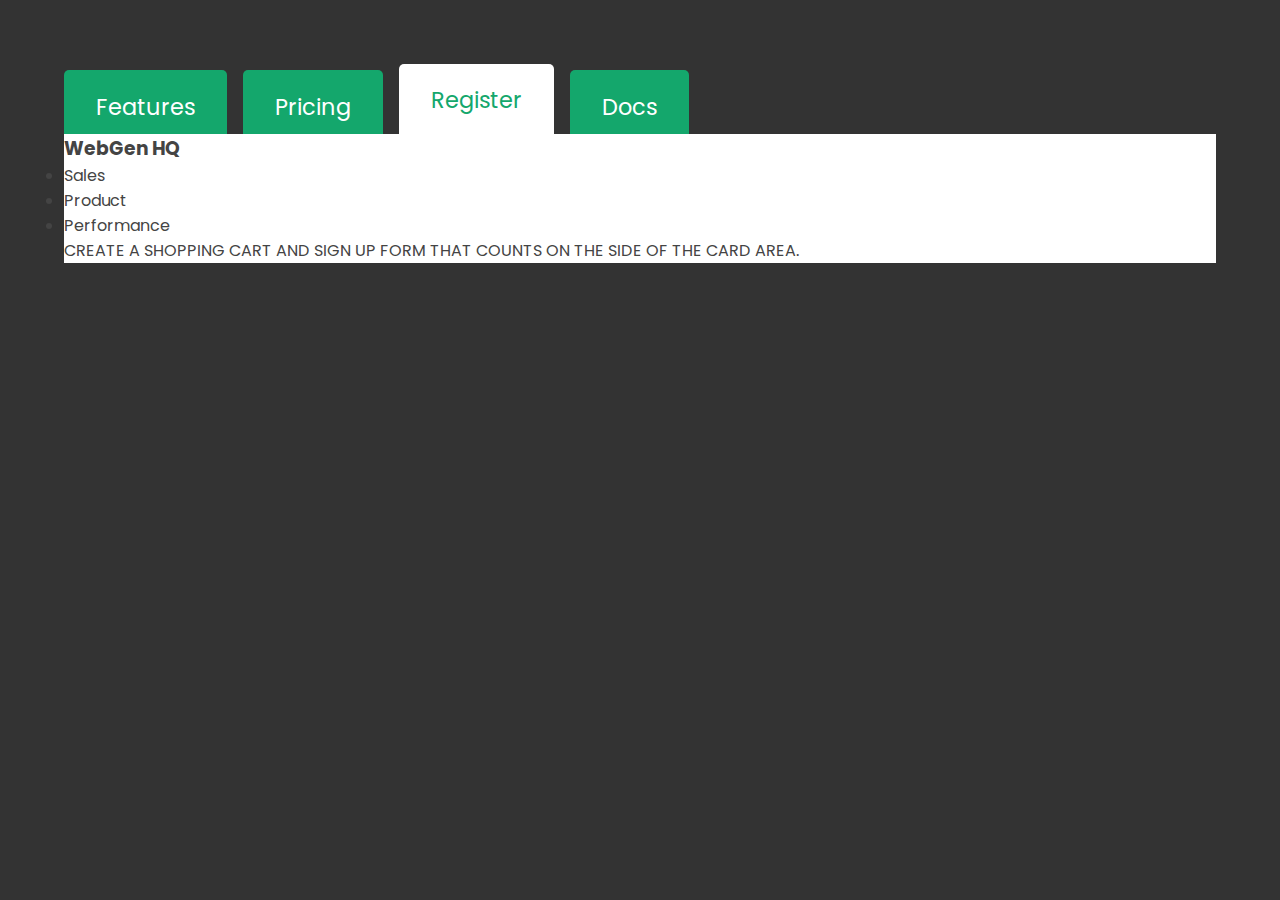
==== index.html @ 3afa5177 "Styling of Individual tabs has begun.  Still need to add a form and a shopping cart" ====
<!DOCTYPE html>
<html lang="en">
<head>
  <meta charset="UTF-8">
  <meta http-equiv="X-UA-Compatible" content="IE=edge">
  <meta name="viewport" content="width=device-width, initial-scale=1.0">
  <link rel="stylesheet" href="https://cdnjs.cloudflare.com/ajax/libs/font-awesome/5.15.3/css/all.min.css" integrity="sha512-iBBXm8fW90+nuLcSKlbmrPcLa0OT92xO1BIsZ+ywDWZCvqsWgccV3gFoRBv0z+8dLJgyAHIhR35VZc2oM/gI1w==" crossorigin="anonymous" />
  <link rel="stylesheet" href="style.css">
  <script src="app.js" defer></script>
  <title>Tab-Content</title>
</head>
<body>



<section class="tab-container">
  <!-- -------------------------------------TAB-MENU----------------------------------- -->
  <ul class="tabs">
    <li data-tab-target="#features" class="tab">Features</li>
    <li data-tab-target="#pricing" class="tab">Pricing</li>
    <li data-tab-target="#register" class="active tab">Register</li>
    <li data-tab-target="#docs" class="tab">Docs</li>
  </ul>
<!-- -------------------------------------TAB-CONTENT------------------------------------ -->
<div class="tab-content">

  <!-- ------------------------------------FEATURES------------------------------------  -->
    <div class="card-content" id="features" data-tab-content>
      <div class="card-feature">
        <div class="card-feature-header">
          <h3>Industry Leading Performance</h3>
          <i class="fas fa-upload fa-4x"></i>
        </div>
          <p>Lorem ipsum dolor sit amet consectetur adipisicing elit. Deleniti fuga, ipsa quis numquam animi explicabo praesentium minus voluptas. Ipsa, ratione! Lorem ipsum dolor sit amet consectetur adipisicing elit. Porro numquam voluptatibus quas.</p>
        <a href="#">Learn More<i class="fas fa-long-arrow-alt-right"></i></a>
    </div>
      <div class="card-feature">
        <div class="card-feature-header">
          <h3>Industry Leading Performance</h3>
          <i class="fas fa-upload fa-4x"></i>
        </div>
          <p>Lorem ipsum dolor sit amet consectetur adipisicing elit. Deleniti fuga, ipsa quis numquam animi explicabo praesentium minus voluptas. Ipsa, ratione! Lorem ipsum dolor sit amet consectetur adipisicing elit. Porro numquam voluptatibus quas.</p>
        <a href="#">Learn More<i class="fas fa-long-arrow-alt-right"></i></a>
    </div>
      <div class="card-feature">
        <div class="card-feature-header">
          <h3>Industry Leading Performance</h3>
          <i class="fas fa-upload fa-4x"></i>
        </div>
          <p>Lorem ipsum dolor sit amet consectetur adipisicing elit. Deleniti fuga, ipsa quis numquam animi explicabo praesentium minus voluptas. Ipsa, ratione! Lorem ipsum dolor sit amet consectetur adipisicing elit. Porro numquam voluptatibus quas.</p>
        <a href="#">Learn More<i class="fas fa-long-arrow-alt-right"></i></a>
    </div>
      <div class="card-feature">
        <div class="card-feature-header">
          <h3>Industry Leading Performance</h3>
          <i class="fas fa-upload fa-4x"></i>
        </div>
          <p>Lorem ipsum dolor sit amet consectetur adipisicing elit. Deleniti fuga, ipsa quis numquam animi explicabo praesentium minus voluptas. Ipsa, ratione! Lorem ipsum dolor sit amet consectetur adipisicing elit. Porro numquam voluptatibus quas.</p>
        <a href="#">Learn More<i class="fas fa-long-arrow-alt-right"></i></a>
    </div>
    </div>

    <!-- ----------------------------------------PRICING-------------------------------------- -->
      <div class="card-content" id="pricing" data-tab-content>
        <div class="price-container">
        <div class="price-card">
            <h3>Pro Plan</h3>
            <i class="fas fa-chart-line fa-4x"></i>
          <ul class="tab-card-list">
            <li>Full Integration</li>
            <li>24/7 Support</li>
            <li>Performance</li>
          </ul>
          <p>Lorem ipsum dolor sit amet consectetur adipisicing elit. Asperiores voluptas quasi, explicabo nemo? Autem , deleniti aspernatur.</p>
          <button class="card-btn">Select</button>
        </div>
        <div class="price-card">
            <h3>Pro Plan</h3>
            <i class="fas fa-chart-line fa-4x"></i>
          <ul class="tab-card-list">
            <li>Full Integration</li>
            <li>24/7 Support</li>
            <li>Performance</li>
          </ul>
          <p>Lorem ipsum dolor sit amet consectetur adipisicing elit. Asperiores voluptas quasi, explicabo nemo? Autem , deleniti aspernatur.</p>
          <button class="card-btn">Select</button>
        </div>
        <div class="price-card">
            <h3>Pro Plan</h3>
            <i class="fas fa-chart-line fa-4x"></i>
          <ul class="tab-card-list">
            <li>Full Integration</li>
            <li>24/7 Support</li>
            <li>Performance</li>
          </ul>
          <p>Lorem ipsum dolor sit amet consectetur adipisicing elit. Asperiores voluptas quasi, explicabo nemo? Autem , deleniti aspernatur.</p>
          <button class="card-btn">Select</button>
        </div>
      </div>
    </div>

    
<!-- -------------------------------------------REGISTER--------------------------------- \ -->
<div class="card-content active" id="register" data-tab-content>
  <i class="fas fa-upload fa-4x"></i>
  <h3>WebGen HQ</h3>
  <ul class="tab-card-list">
    <li>Sales</li>
    <li>Product</li>
    <li>Performance</li>
  </ul>
  <p>CREATE A SHOPPING CART AND SIGN UP FORM THAT COUNTS ON THE SIDE OF THE CARD AREA.</p>
</div>


    <!-- --------------------------------------DOCS--------------------------------------- -->
  
  <div class="card-content" id="docs" data-tab-content>
    <i class="fas fa-upload fa-4x"></i>
    <h3>Documentation</h3>
    <ul class="tab-card-list">
      <li>Sales</li>
      <li>Product</li>
      <li>Performance</li>
    </ul>
    <p>Lorem ipsum dolor sit amet consectetur adipisicing elit. Minus nihil explicabo nulla, magnam ad molestias pariatur quae? Odio dolor itaque sint ipsum exercitationem rem eos.</p>
  </div>
</div>

</section>
  
</body>
</html>
---- style.css ----
@import url('https://fonts.googleapis.com/css2?family=Poppins&display=swap');

* {
  margin: 0;
  padding: 0;
  box-sizing: border-box;
}



body {
  font-family:'Poppins', sans-serif;
  color: #444;
  background: #333;
}

a {
  color: #14a76c;
  margin-top: 1rem;
  text-decoration: none;
}

.tab-container {
  margin: 4rem;
}

.card-content[data-tab-content] {
  display: none;
}

.active[data-tab-content] {
  display: block;
}

.tabs {
  display: flex;
  align-items:flex-end;
  list-style: none;
  background: #333;
}

.tab {
  padding: 1.2rem 2rem;
  margin-right: 1rem;
  margin-bottom: 0; 
  height: 4rem;
  font-size: 1.4rem;
  cursor: pointer;
  background: #14a76c;
  color: #fff;
  border-top-left-radius: 5px;
  border-top-right-radius: 5px;
  transition: ease .3s;
}

.tab.active {
  background-color: #fff;
  color: #14a76c;  
  height: 4.4rem;
}

.tab.active:hover {
  background: #fff;
}

.tab:hover {
  background: #20c281;
  height: 4.4rem;
}

.tab-content {
  display: flex;
  background: #fff;
}

/* -------------------------------------------------FEATURES */

.card-feature {
  display: flex;
  flex-direction: column;
  background: rgb(246, 246, 246);
  margin: 3rem;
  padding: 2rem 4rem 4rem 4rem;
  border-top: 4px solid #20c281;
  border-radius: 5px;
  width: 100%;
  /* box-shadow: 0px 0px 6px 3px rgba(0, 0, 0, 0.2);
-moz-box-shadow: 0px 0px 6px 3px rgba(0, 0, 0, 0.2);
-webkit-box-shadow: 0px 0px 6px 3px rgba(0, 0, 0, 0.2); */
}

.card-feature-header {
  display: flex;
  justify-content: space-between;
  align-items:flex-start;
  padding-bottom: 2rem;
}

.card-feature i {
  color: #14a76c;
}

.card-feature p {
  color: #666;
  max-width: 500px;
}

.card-feature a i {
  padding: 10px 10px 0 10px;
  font-size: 1.4rem;
}

/* ----------------------------------------------------PRICING */

.price-container {
  display: grid;
  grid-template-columns: repeat(auto-fit, minmax(240px, 1fr));
  grid-gap: 2rem;
  margin: 3rem;
  justify-content: center;
  align-items: center;
}

.price-card {
  display: flex;
  flex-direction: column;
  background: #fff;
  padding: 3rem;
  box-shadow: 0px 0px 6px 3px rgba(0, 0, 0, 0.2);
}
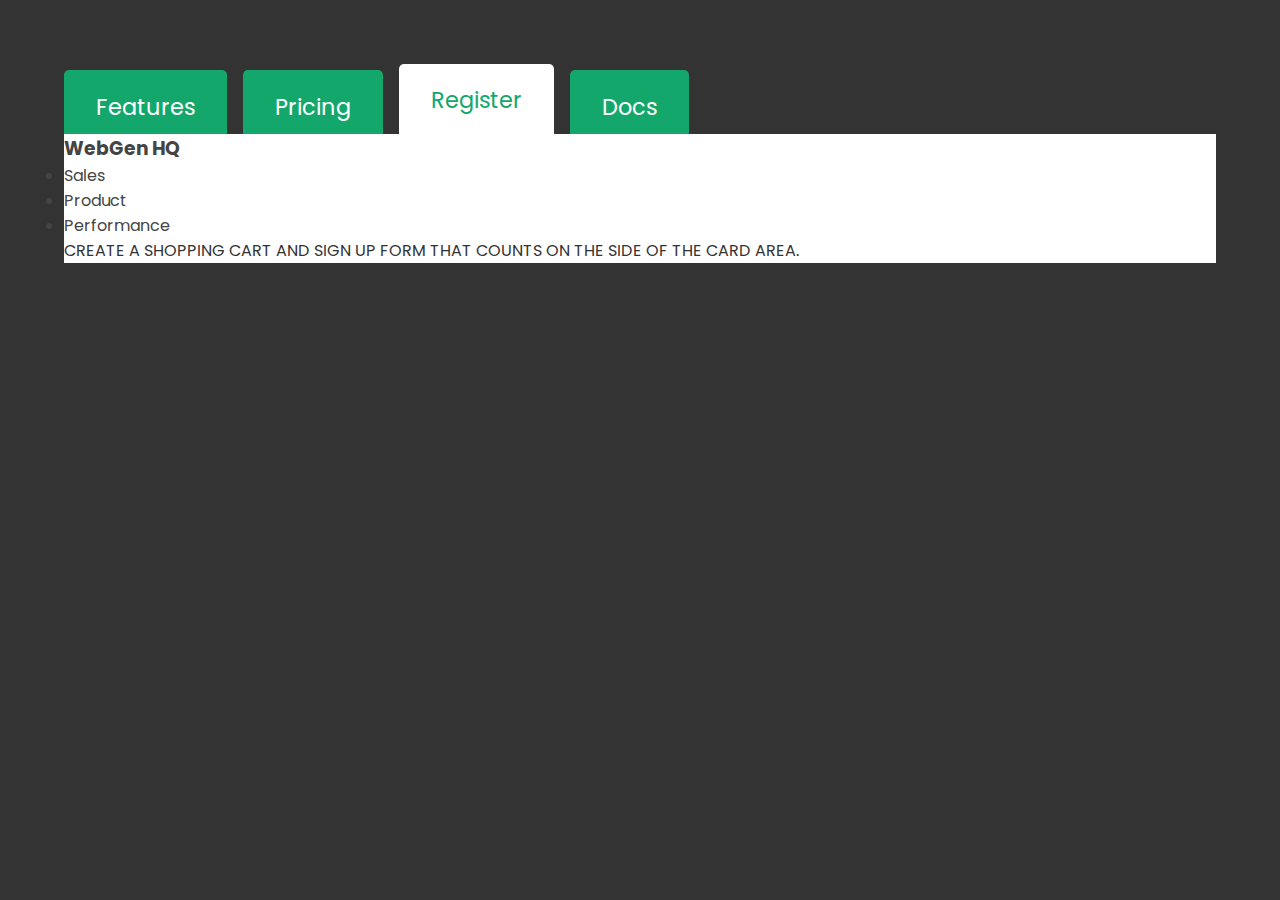
==== commit 2e2ed054: "Pricing cards complete, next step is the sign-up form" ====
--- a/index.html
+++ b/index.html
@@ -64,37 +64,37 @@
       <div class="card-content" id="pricing" data-tab-content>
         <div class="price-container">
         <div class="price-card">
-            <h3>Pro Plan</h3>
-            <i class="fas fa-chart-line fa-4x"></i>
-          <ul class="tab-card-list">
-            <li>Full Integration</li>
-            <li>24/7 Support</li>
-            <li>Performance</li>
-          </ul>
-          <p>Lorem ipsum dolor sit amet consectetur adipisicing elit. Asperiores voluptas quasi, explicabo nemo? Autem , deleniti aspernatur.</p>
-          <button class="card-btn">Select</button>
+          <div class="price-card-header">
+            <h3>Basic Plan</h3>
+            <i class="fas fa-dollar-sign fa-3x"></i><span>2</span>
+          </div>
+          <div class="price-card-stats"><p>Storage</p><strong>10gb</strong></div>
+          <div class="price-card-stats"><p>Support</p><strong>24/7</strong></div>
+          <div class="price-card-stats"><p>Performance</p><strong>100mph</strong></div>
+          <p class="price-card-text">Lorem ipsum dolor sit amet consectetur adipisicing elit. Asperiores voluptas quasi, explicabo nemo? Autem , deleniti aspernatur.</p>
+          <button class="price-card-btn">Start Today</button>
         </div>
         <div class="price-card">
+          <div class="price-card-header">
             <h3>Pro Plan</h3>
-            <i class="fas fa-chart-line fa-4x"></i>
-          <ul class="tab-card-list">
-            <li>Full Integration</li>
-            <li>24/7 Support</li>
-            <li>Performance</li>
-          </ul>
-          <p>Lorem ipsum dolor sit amet consectetur adipisicing elit. Asperiores voluptas quasi, explicabo nemo? Autem , deleniti aspernatur.</p>
-          <button class="card-btn">Select</button>
+            <i class="fas fa-dollar-sign fa-3x"></i><span>12</span>
+          </div>
+          <div class="price-card-stats"><p>Storage</p><strong>10gb</strong></div>
+          <div class="price-card-stats"><p>Support</p><strong>24/7</strong></div>
+          <div class="price-card-stats"><p>Performance</p><strong>100mph</strong></div>
+          <p class="price-card-text">Lorem ipsum dolor sit amet consectetur adipisicing elit. Asperiores voluptas quasi, explicabo nemo? Autem , deleniti aspernatur.</p>
+          <button class="price-card-btn">Start Today</button>
         </div>
         <div class="price-card">
-            <h3>Pro Plan</h3>
-            <i class="fas fa-chart-line fa-4x"></i>
-          <ul class="tab-card-list">
-            <li>Full Integration</li>
-            <li>24/7 Support</li>
-            <li>Performance</li>
-          </ul>
-          <p>Lorem ipsum dolor sit amet consectetur adipisicing elit. Asperiores voluptas quasi, explicabo nemo? Autem , deleniti aspernatur.</p>
-          <button class="card-btn">Select</button>
+          <div class="price-card-header">
+            <h3>Premium Plan</h3>
+            <i class="fas fa-dollar-sign fa-3x"></i><span>20</span>
+          </div>
+          <div class="price-card-stats"><p>Storage</p><strong>10gb</strong></div>
+          <div class="price-card-stats"><p>Support</p><strong>24/7</strong></div>
+          <div class="price-card-stats"><p>Performance</p><strong>100mph</strong></div>
+          <p class="price-card-text">Lorem ipsum dolor sit amet consectetur adipisicing elit. Asperiores voluptas quasi, explicabo nemo? Autem , deleniti aspernatur.</p>
+          <button class="price-card-btn">Start Today</button>
         </div>
       </div>
     </div>
--- a/style.css
+++ b/style.css
@@ -18,6 +18,15 @@
   color: #14a76c;
   margin-top: 1rem;
   text-decoration: none;
+}
+
+p {
+  color: #333;
+}
+
+span {
+  font-size: 3rem;
+  font-weight: bold;
 }
 
 .tab-container {
@@ -114,11 +123,9 @@
 
 .price-container {
   display: grid;
-  grid-template-columns: repeat(auto-fit, minmax(240px, 1fr));
+  grid-template-columns: repeat(auto-fit, minmax(280px, 1fr));
   grid-gap: 2rem;
-  margin: 3rem;
-  justify-content: center;
-  align-items: center;
+  margin: 3rem 12rem;
 }
 
 .price-card {
@@ -129,4 +136,38 @@
   box-shadow: 0px 0px 6px 3px rgba(0, 0, 0, 0.2);
 }
 
+.price-card-header {
+  text-align: center;
+  padding-bottom: 2rem;
+  color: #14a76c;
+}
 
+.price-card-stats {
+  display: flex;
+  justify-content: space-between;
+  border-bottom: 1px solid #ccc;
+  padding: 0.4rem 0 0.4rem 0;
+}
+
+.price-card-text {
+  font-size: 1.2rem;
+  padding: 1rem 0 0 0;
+  color: #333;
+}
+
+.price-card-btn {
+  border: none;
+  padding: 1rem;
+  margin-top: 1rem;
+  background: #14a76c;
+  color: #fff;
+  font-size: 1.4rem;
+  cursor: pointer;
+}
+
+.price-card-btn:hover {
+  background: #20c281;
+}
+
+
+
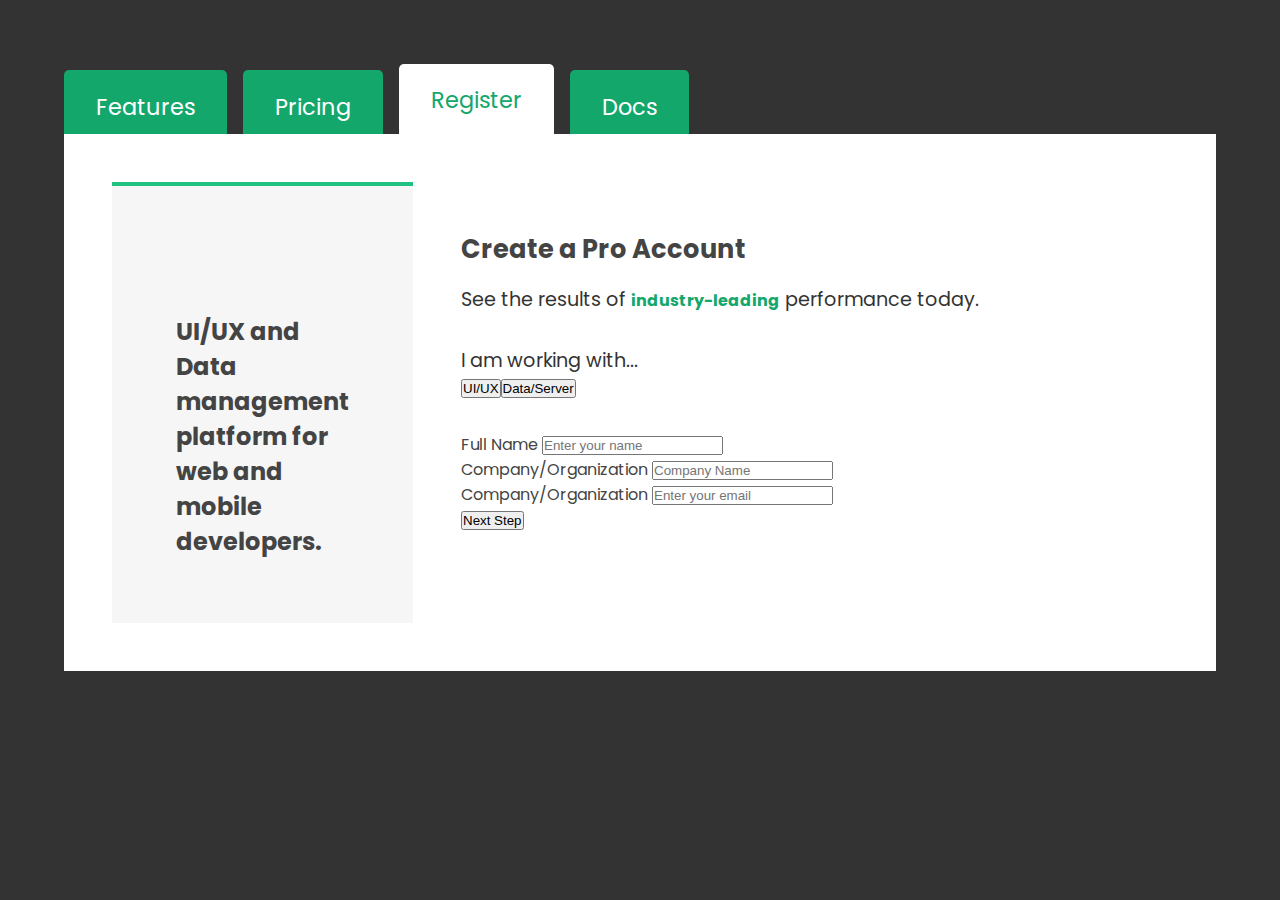
==== commit 7cc54606: "Contact-Form HTML" ====
--- a/index.html
+++ b/index.html
@@ -102,14 +102,44 @@
     
 <!-- -------------------------------------------REGISTER--------------------------------- \ -->
 <div class="card-content active" id="register" data-tab-content>
-  <i class="fas fa-upload fa-4x"></i>
-  <h3>WebGen HQ</h3>
-  <ul class="tab-card-list">
-    <li>Sales</li>
-    <li>Product</li>
-    <li>Performance</li>
-  </ul>
-  <p>CREATE A SHOPPING CART AND SIGN UP FORM THAT COUNTS ON THE SIDE OF THE CARD AREA.</p>
+  <!-- <div class="register-container"> -->
+    <div class="register-form-split">
+      <div class="form-split-left">
+        <div class="split-left-icons-top">
+        <i class="fas fa-cogs"></i>
+        </div>
+        <div class="split-left-icons-bottom">
+        <i class="fas fa-chart-line"></i>
+      </div>          
+        <h2>UI/UX and Data management platform for web and mobile developers.</h2>
+       
+      </div>
+      <div class="form-split-form">
+        <!-- ------------------------------------form---------------------------------- -->
+        <form action="submit" id="contact-form" class="contact-form">
+          <h3>Create a Pro Account</h3>
+          <p>See the results of <span class="industry">industry-leading</span> performance today.</p>
+          <div class="form-select-btn">     
+            <p>I am working with...</p>     
+            <button class="pro-select">UI/UX</button><button class="premium-select">Data/Server</button>
+          </div>
+          <div class="form-section">
+            <label for="name">Full Name</label>
+            <input type="text" id="name" placeholder="Enter your name">
+          </div>
+          <div class="form-section">
+            <label for="company">Company/Organization</label>
+            <input type="text" id="company" placeholder="Company Name">
+          </div>
+          <div class="form-section">
+            <label for="email">Company/Organization</label>
+            <input type="email" id="email" placeholder="Enter your email">
+          </div>
+          <button class="next-btn">Next Step<i class="fas fa-long-arrow-alt-right"></i></button>
+        </form>
+      </div>
+    </div>
+  <!-- </div> -->
 </div>
 
 
--- a/style.css
+++ b/style.css
@@ -27,6 +27,10 @@
 span {
   font-size: 3rem;
   font-weight: bold;
+}
+
+i {
+  color: #14a76c;
 }
 
 .tab-container {
@@ -105,10 +109,6 @@
   padding-bottom: 2rem;
 }
 
-.card-feature i {
-  color: #14a76c;
-}
-
 .card-feature p {
   color: #666;
   max-width: 500px;
@@ -133,6 +133,7 @@
   flex-direction: column;
   background: #fff;
   padding: 3rem;
+  border-radius: 5px;
   box-shadow: 0px 0px 6px 3px rgba(0, 0, 0, 0.2);
 }
 
@@ -169,5 +170,66 @@
   background: #20c281;
 }
 
-
-
+/* ---------------------------------------------REGISTER */
+
+.register-form-split {
+  display: grid;
+  grid-template-columns: 1fr 3fr;
+  margin: 3rem;
+  border-radius: 5px;
+}
+
+.form-split-left {
+  display: flex;
+  flex-direction: column;
+  background: rgb(246, 246, 246);
+  border-top: 4px solid #20c281;
+  padding: 4rem;
+}
+
+.form-split-left i {
+  font-size: 4rem;
+}
+
+.split-left-icons-top {
+  padding: 0rem 1rem 1rem 4rem;
+  align-items: flex-start;
+}
+
+.split-left-icons-bottom {
+  padding: 2rem 4rem 1rem 1rem;
+  text-align: right;
+}
+
+/* -----------------------------------------------FORM */
+
+.form-split-form {
+  display: flex;
+  flex-direction: column;
+  margin: 3rem;
+  max-width: 650px;
+}
+
+.contact-form h3 {
+  font-size: 1.6rem;
+  padding-bottom: 1rem;
+}
+
+.contact-form p {
+  font-size: 1.2rem;
+}
+
+.industry {
+  color:#14a76c;
+  font-size: 1rem;
+}
+
+.form-select-btn {
+  padding: 2rem 0 2rem 0;
+}
+
+
+
+
+
+
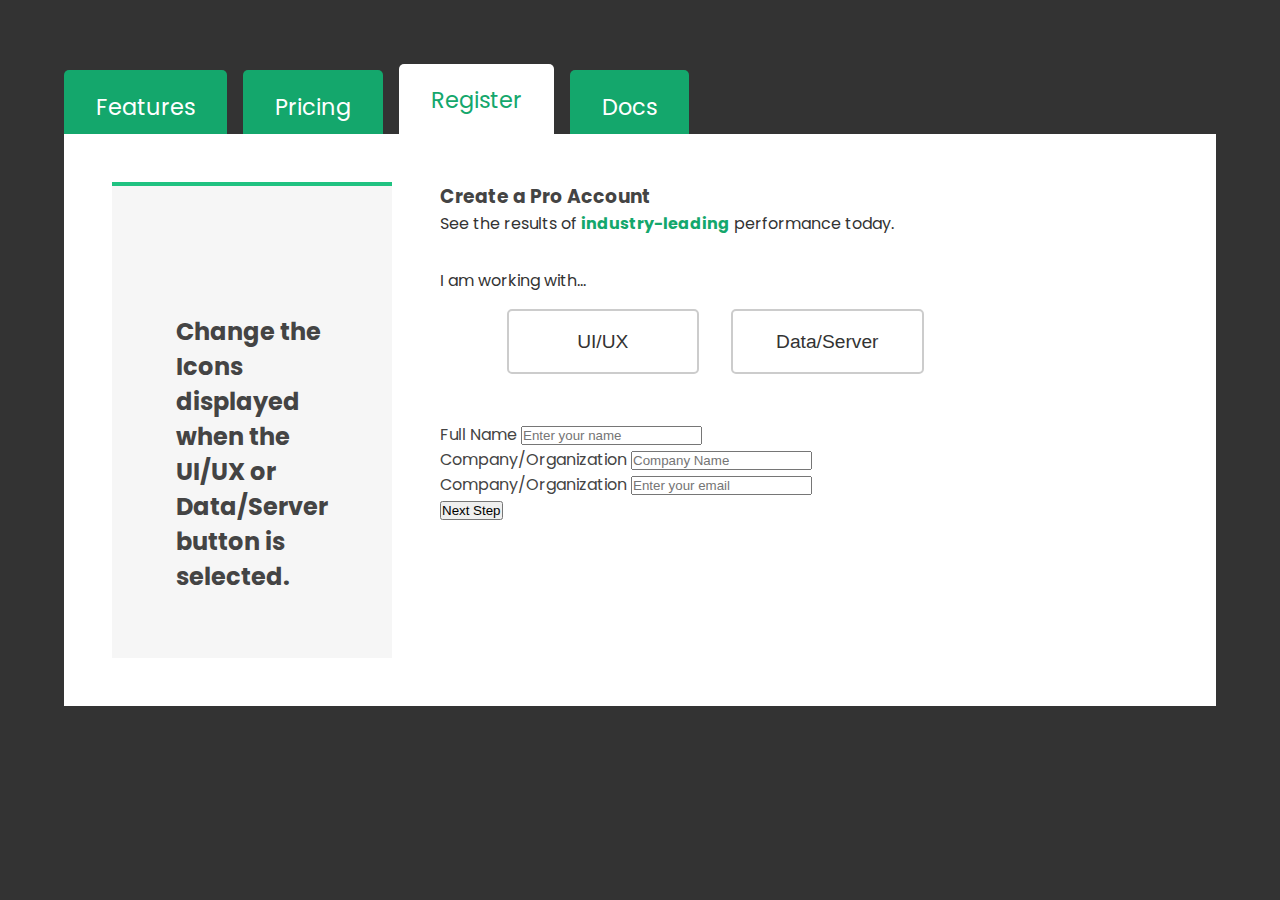
==== commit 4c1be0fe: "Form-Styling" ====
--- a/index.html
+++ b/index.html
@@ -111,31 +111,35 @@
         <div class="split-left-icons-bottom">
         <i class="fas fa-chart-line"></i>
       </div>          
-        <h2>UI/UX and Data management platform for web and mobile developers.</h2>
+        <!-- <h2>UI/UX and Data management platform for web and mobile developers.</h2> -->
+        <h2>Change the Icons displayed when the UI/UX or Data/Server button is selected.</h2>
        
       </div>
       <div class="form-split-form">
         <!-- ------------------------------------form---------------------------------- -->
-        <form action="submit" id="contact-form" class="contact-form">
           <h3>Create a Pro Account</h3>
           <p>See the results of <span class="industry">industry-leading</span> performance today.</p>
           <div class="form-select-btn">     
-            <p>I am working with...</p>     
-            <button class="pro-select">UI/UX</button><button class="premium-select">Data/Server</button>
+            <p>I am working with...</p>    
+            <div class="form-select-btn-center"> 
+              <button id="form-select-btn" class="select-btn">UI/UX</button>
+              <button id="form-select-btn" class="select-btn">Data/Server</button>
+            </div>
           </div>
-          <div class="form-section">
-            <label for="name">Full Name</label>
-            <input type="text" id="name" placeholder="Enter your name">
-          </div>
-          <div class="form-section">
-            <label for="company">Company/Organization</label>
-            <input type="text" id="company" placeholder="Company Name">
-          </div>
-          <div class="form-section">
-            <label for="email">Company/Organization</label>
-            <input type="email" id="email" placeholder="Enter your email">
-          </div>
-          <button class="next-btn">Next Step<i class="fas fa-long-arrow-alt-right"></i></button>
+          <form action="submit" id="contact-form" class="contact-form">
+            <div class="form-section">
+              <label for="name">Full Name</label>
+              <input type="text" id="name" placeholder="Enter your name">
+            </div>
+            <div class="form-section">
+              <label for="company">Company/Organization</label>
+              <input type="text" id="company" placeholder="Company Name">
+            </div>
+            <div class="form-section">
+              <label for="email">Company/Organization</label>
+              <input type="email" id="email" placeholder="Enter your email">
+            </div>
+            <button class="next-btn">Next Step<i class="fas fa-long-arrow-alt-right"></i></button>
         </form>
       </div>
     </div>
--- a/style.css
+++ b/style.css
@@ -206,8 +206,8 @@
 .form-split-form {
   display: flex;
   flex-direction: column;
-  margin: 3rem;
-  max-width: 650px;
+  margin: 0rem 3rem 2rem 3rem;
+  max-width: 550px;
 }
 
 .contact-form h3 {
@@ -228,8 +228,31 @@
   padding: 2rem 0 2rem 0;
 }
 
-
-
-
-
-
+.form-select-btn-center {
+  display: flex;
+  justify-content: center;
+}
+
+.select-btn {
+  border: 2px solid #ccc;
+  background: #fff;
+  padding: 1.2rem;
+  margin: 1rem;
+  width: 35%;
+  border-radius: 5px;
+  font-size: 1.2rem;
+  color: #333;
+  cursor: pointer;
+  outline: none;
+}
+
+.select-btn:focus,
+.select-btn:active {
+  background:rgb(246, 246, 246);
+  /* border: none; */
+  border: 2px solid #14a76c;
+  color: #14a76c;
+}
+
+
+
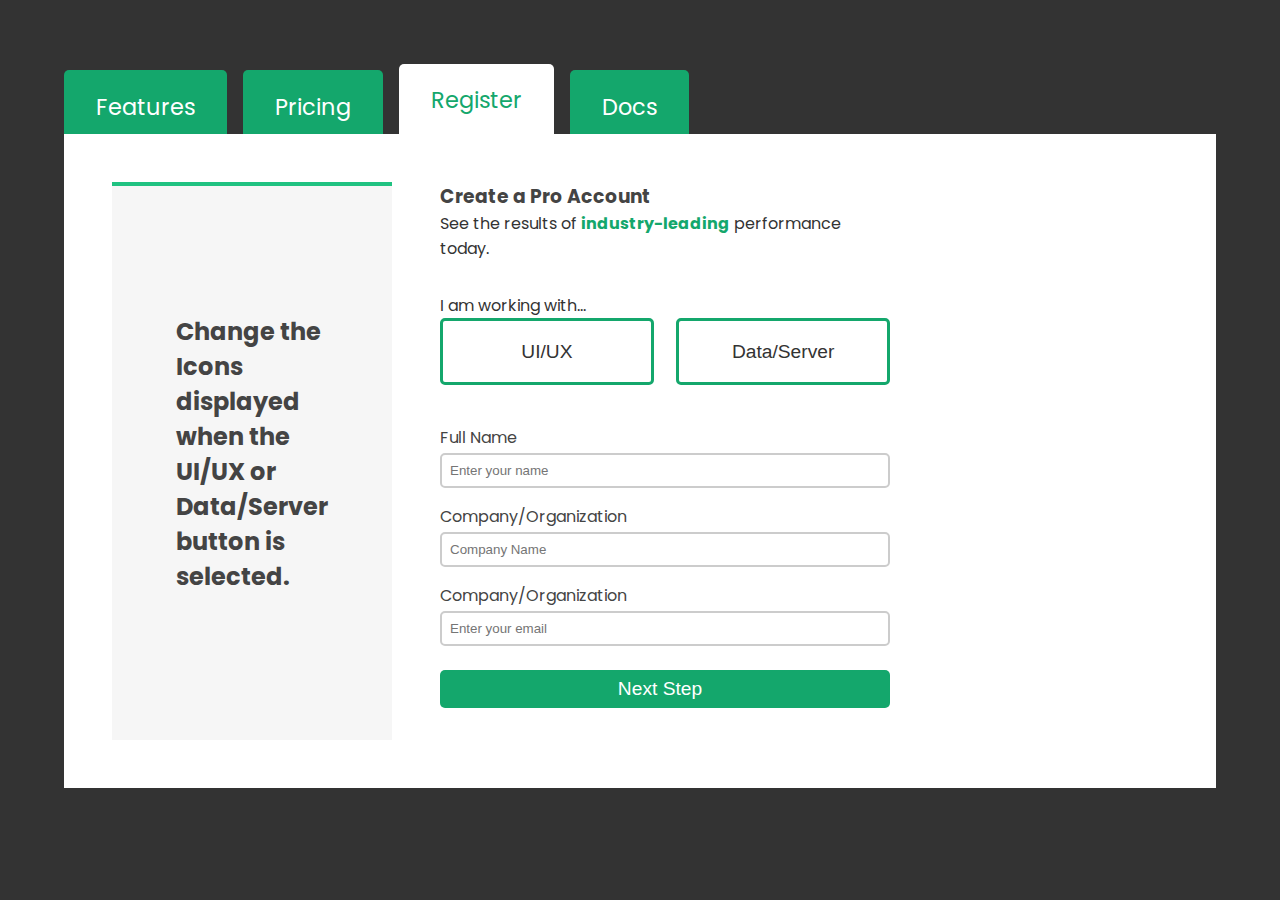
==== commit 28ef46fe: "Form css Done.  Now beginning Docs css" ====
--- a/index.html
+++ b/index.html
@@ -116,7 +116,7 @@
        
       </div>
       <div class="form-split-form">
-        <!-- ------------------------------------form---------------------------------- -->
+        <!-- ------------------------------------form-->
           <h3>Create a Pro Account</h3>
           <p>See the results of <span class="industry">industry-leading</span> performance today.</p>
           <div class="form-select-btn">     
@@ -126,6 +126,8 @@
               <button id="form-select-btn" class="select-btn">Data/Server</button>
             </div>
           </div>
+          <!---------- form inputs -->
+          
           <form action="submit" id="contact-form" class="contact-form">
             <div class="form-section">
               <label for="name">Full Name</label>
@@ -150,14 +152,38 @@
     <!-- --------------------------------------DOCS--------------------------------------- -->
   
   <div class="card-content" id="docs" data-tab-content>
-    <i class="fas fa-upload fa-4x"></i>
-    <h3>Documentation</h3>
-    <ul class="tab-card-list">
-      <li>Sales</li>
-      <li>Product</li>
-      <li>Performance</li>
-    </ul>
-    <p>Lorem ipsum dolor sit amet consectetur adipisicing elit. Minus nihil explicabo nulla, magnam ad molestias pariatur quae? Odio dolor itaque sint ipsum exercitationem rem eos.</p>
+    <div class="card-feature">
+      <div class="card-feature-header">
+        <h3>Industry Leading Performance</h3>
+        <i class="fas fa-upload fa-4x"></i>
+      </div>
+        <p>Lorem ipsum dolor sit amet consectetur adipisicing elit. Deleniti fuga, ipsa quis numquam animi explicabo praesentium minus voluptas. Ipsa, ratione! Lorem ipsum dolor sit amet consectetur adipisicing elit. Porro numquam voluptatibus quas.</p>
+      <a href="#">Learn More<i class="fas fa-long-arrow-alt-right"></i></a>
+  </div>
+    <div class="card-feature">
+      <div class="card-feature-header">
+        <h3>Industry Leading Performance</h3>
+        <i class="fas fa-upload fa-4x"></i>
+      </div>
+        <p>Lorem ipsum dolor sit amet consectetur adipisicing elit. Deleniti fuga, ipsa quis numquam animi explicabo praesentium minus voluptas. Ipsa, ratione! Lorem ipsum dolor sit amet consectetur adipisicing elit. Porro numquam voluptatibus quas.</p>
+      <a href="#">Learn More<i class="fas fa-long-arrow-alt-right"></i></a>
+  </div>
+    <div class="card-feature">
+      <div class="card-feature-header">
+        <h3>Industry Leading Performance</h3>
+        <i class="fas fa-upload fa-4x"></i>
+      </div>
+        <p>Lorem ipsum dolor sit amet consectetur adipisicing elit. Deleniti fuga, ipsa quis numquam animi explicabo praesentium minus voluptas. Ipsa, ratione! Lorem ipsum dolor sit amet consectetur adipisicing elit. Porro numquam voluptatibus quas.</p>
+      <a href="#">Learn More<i class="fas fa-long-arrow-alt-right"></i></a>
+  </div>
+    <div class="card-feature">
+      <div class="card-feature-header">
+        <h3>Industry Leading Performance</h3>
+        <i class="fas fa-upload fa-4x"></i>
+      </div>
+        <p>Lorem ipsum dolor sit amet consectetur adipisicing elit. Deleniti fuga, ipsa quis numquam animi explicabo praesentium minus voluptas. Ipsa, ratione! Lorem ipsum dolor sit amet consectetur adipisicing elit. Porro numquam voluptatibus quas.</p>
+      <a href="#">Learn More<i class="fas fa-long-arrow-alt-right"></i></a>
+  </div>
   </div>
 </div>
 
--- a/style.css
+++ b/style.css
@@ -207,7 +207,8 @@
   display: flex;
   flex-direction: column;
   margin: 0rem 3rem 2rem 3rem;
-  max-width: 550px;
+  width: auto;
+  max-width: 450px;
 }
 
 .contact-form h3 {
@@ -229,16 +230,16 @@
 }
 
 .form-select-btn-center {
-  display: flex;
-  justify-content: center;
+  width: 100%;
+  display: flex;
+  justify-content: space-between;
 }
 
 .select-btn {
-  border: 2px solid #ccc;
+  border: 3px solid #14a76c;
   background: #fff;
   padding: 1.2rem;
-  margin: 1rem;
-  width: 35%;
+  width: 47.5%;
   border-radius: 5px;
   font-size: 1.2rem;
   color: #333;
@@ -246,13 +247,57 @@
   outline: none;
 }
 
+.select-btn:hover {
+  background: #14a76c;
+  color: #fff;
+}
+
 .select-btn:focus,
 .select-btn:active {
-  background:rgb(246, 246, 246);
-  /* border: none; */
-  border: 2px solid #14a76c;
-  color: #14a76c;
-}
-
-
-
+  background: #14a76c;
+  color: #fff;
+}
+
+/* -------form inputs */
+
+.contact-form {
+  display: flex;
+  flex-direction: column;
+}
+.form-section {
+  display: flex;
+  flex-direction: column;
+  margin: .5rem 0 .5rem 0;
+}
+
+.form-section label {
+  padding-bottom: 0.2rem;
+}
+
+.form-section input {
+  padding: 8px;
+  border-radius: 5px;
+  border: 2px solid #ccc;
+}
+
+.next-btn {
+  padding: .5rem;
+  margin-top: 1rem;
+  border-radius: 5px;
+  background: #14a76c;
+  color: #fff;
+  font-size: 1.2rem;
+  border: none;
+  cursor: pointer;
+}
+
+.next-btn i {
+  color: #fff;
+  padding-left: 10px;
+}
+
+.next-btn:hover {
+  background: #20c281;
+}
+
+
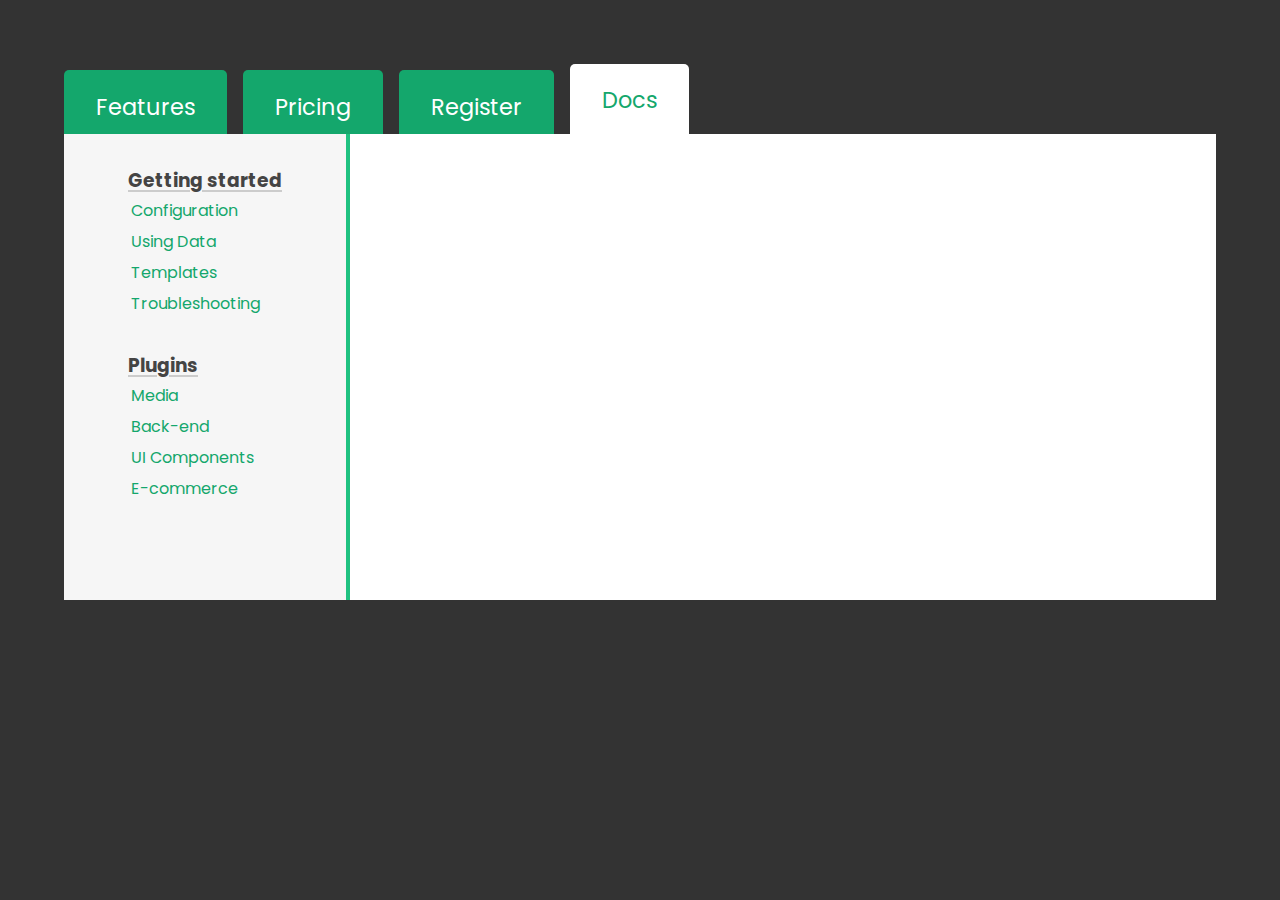
==== commit 5ec7b4f4: "Docs have been styled, now building out JS to display each article when its respective link is click" ====
--- a/index.html
+++ b/index.html
@@ -18,8 +18,8 @@
   <ul class="tabs">
     <li data-tab-target="#features" class="tab">Features</li>
     <li data-tab-target="#pricing" class="tab">Pricing</li>
-    <li data-tab-target="#register" class="active tab">Register</li>
-    <li data-tab-target="#docs" class="tab">Docs</li>
+    <li data-tab-target="#register" class="tab">Register</li>
+    <li data-tab-target="#docs" class="active tab">Docs</li>
   </ul>
 <!-- -------------------------------------TAB-CONTENT------------------------------------ -->
 <div class="tab-content">
@@ -101,7 +101,7 @@
 
     
 <!-- -------------------------------------------REGISTER--------------------------------- \ -->
-<div class="card-content active" id="register" data-tab-content>
+<div class="card-content" id="register" data-tab-content>
   <!-- <div class="register-container"> -->
     <div class="register-form-split">
       <div class="form-split-left">
@@ -127,7 +127,7 @@
             </div>
           </div>
           <!---------- form inputs -->
-          
+
           <form action="submit" id="contact-form" class="contact-form">
             <div class="form-section">
               <label for="name">Full Name</label>
@@ -151,39 +151,99 @@
 
     <!-- --------------------------------------DOCS--------------------------------------- -->
   
-  <div class="card-content" id="docs" data-tab-content>
-    <div class="card-feature">
-      <div class="card-feature-header">
-        <h3>Industry Leading Performance</h3>
-        <i class="fas fa-upload fa-4x"></i>
-      </div>
-        <p>Lorem ipsum dolor sit amet consectetur adipisicing elit. Deleniti fuga, ipsa quis numquam animi explicabo praesentium minus voluptas. Ipsa, ratione! Lorem ipsum dolor sit amet consectetur adipisicing elit. Porro numquam voluptatibus quas.</p>
-      <a href="#">Learn More<i class="fas fa-long-arrow-alt-right"></i></a>
-  </div>
-    <div class="card-feature">
-      <div class="card-feature-header">
-        <h3>Industry Leading Performance</h3>
-        <i class="fas fa-upload fa-4x"></i>
-      </div>
-        <p>Lorem ipsum dolor sit amet consectetur adipisicing elit. Deleniti fuga, ipsa quis numquam animi explicabo praesentium minus voluptas. Ipsa, ratione! Lorem ipsum dolor sit amet consectetur adipisicing elit. Porro numquam voluptatibus quas.</p>
-      <a href="#">Learn More<i class="fas fa-long-arrow-alt-right"></i></a>
-  </div>
-    <div class="card-feature">
-      <div class="card-feature-header">
-        <h3>Industry Leading Performance</h3>
-        <i class="fas fa-upload fa-4x"></i>
-      </div>
-        <p>Lorem ipsum dolor sit amet consectetur adipisicing elit. Deleniti fuga, ipsa quis numquam animi explicabo praesentium minus voluptas. Ipsa, ratione! Lorem ipsum dolor sit amet consectetur adipisicing elit. Porro numquam voluptatibus quas.</p>
-      <a href="#">Learn More<i class="fas fa-long-arrow-alt-right"></i></a>
-  </div>
-    <div class="card-feature">
-      <div class="card-feature-header">
-        <h3>Industry Leading Performance</h3>
-        <i class="fas fa-upload fa-4x"></i>
-      </div>
-        <p>Lorem ipsum dolor sit amet consectetur adipisicing elit. Deleniti fuga, ipsa quis numquam animi explicabo praesentium minus voluptas. Ipsa, ratione! Lorem ipsum dolor sit amet consectetur adipisicing elit. Porro numquam voluptatibus quas.</p>
-      <a href="#">Learn More<i class="fas fa-long-arrow-alt-right"></i></a>
-  </div>
+  <div class="card-content active" id="docs" data-link-content>
+    <section class="docs-container">
+    <nav class="docs-menu">
+      <div class="docs-section">
+        <h3>Getting started</h3>
+        <ul class="docs-list">
+          <li><a href="#" data-link-target="#configuration">Configuration</a></li>
+          <li><a href="#" data-link-target="#usingData">Using Data</a></li>
+          <li><a href="#" data-link-target="#templates">Templates</a></li>
+          <li><a href="#" data-link-target="#troubleshooting">Troubleshooting</a></li>
+        </ul>
+      </div>
+      <div class="docs-section">
+        <h3>Plugins</h3>
+        <ul class="docs-list">
+          <li><a href="#">Media</a></li>
+          <li><a href="#">Back-end</a></li>
+          <li><a href="#">UI Components</a></li>
+          <li><a href="#">E-commerce</a></li>
+        </ul>
+      </div>
+    </nav>
+
+
+    <!-- -------------------------------------docs-content-articles -->
+    <article class="docs-content" id="configuration" data-link-content>
+      <div class="docs-content-title">
+        <h3>Configuration</h3>
+      </div>
+      <p>Lorem ipsum dolor sit, amet consectetur adipisicing elit. Rerum quidem qui voluptatem magnam pariatur, in quis fugiat architecto earum asperiores. Illum dolorum ullam porro harum deleniti laboriosam dicta officiis, rerum magnam, tenetur, consequuntur cupiditate deserunt labore facere? Voluptate corrupti harum ipsum molestias enim officiis voluptates? Dolorem illo suscipit fugiat ipsum!</p>
+      <p>Lorem ipsum dolor sit amet consectetur adipisicing elit. Facilis laudantium assumenda ratione libero veritatis nisi soluta culpa expedita, quia officia earum, reprehenderit quae quam ex?</p>
+
+      <div class="docs-content-list">
+        <h4>More Resources</h4>
+        <ul><li><a href="#">Contact Support Team</a></li></ul>
+        <ul><li><a href="#">Downloads</a></li></ul>
+        <ul><li><a href="#">Tutorial Series</a></li></ul>
+        <ul><li><a href="#">Common Issues</a></li></ul>
+      </div>
+    </article>
+    <!-- ------------------------------------------------- -->
+    <article class="docs-content" id="usingData" data-link-content>
+      <div class="docs-content-title">
+        <h3>Using Data</h3>
+      </div>
+      <p>Lorem ipsum dolor sit, amet consectetur adipisicing elit. Rerum quidem qui voluptatem magnam pariatur, in quis fugiat architecto earum asperiores. Illum dolorum ullam porro harum deleniti laboriosam dicta officiis, rerum magnam, tenetur, consequuntur cupiditate deserunt labore facere? Voluptate corrupti harum ipsum molestias enim officiis voluptates? Dolorem illo suscipit fugiat ipsum!</p>
+      <p>Lorem ipsum dolor sit amet consectetur adipisicing elit. Facilis laudantium assumenda ratione libero veritatis nisi soluta culpa expedita, quia officia earum, reprehenderit quae quam ex?</p>
+      
+      <div class="docs-content-list">
+        <h4>More Resources</h4>
+        <ul><li><a href="#">Contact Support Team</a></li></ul>
+        <ul><li><a href="#">Downloads</a></li></ul>
+        <ul><li><a href="#">Tutorial Series</a></li></ul>
+        <ul><li><a href="#">Common Issues</a></li></ul>
+      </div>
+    </article>
+
+    <!-- -------------------------------------------- -->
+    <article class="docs-content" id="templates" data-link-content>
+      <div class="docs-content-title">
+        <h3>Templates</h3>
+      </div>
+      <p>Lorem ipsum dolor sit, amet consectetur adipisicing elit. Rerum quidem qui voluptatem magnam pariatur, in quis fugiat architecto earum asperiores. Illum dolorum ullam porro harum deleniti laboriosam dicta officiis, rerum magnam, tenetur, consequuntur cupiditate deserunt labore facere? Voluptate corrupti harum ipsum molestias enim officiis voluptates? Dolorem illo suscipit fugiat ipsum!</p>
+      <p>Lorem ipsum dolor sit amet consectetur adipisicing elit. Facilis laudantium assumenda ratione libero veritatis nisi soluta culpa expedita, quia officia earum, reprehenderit quae quam ex?</p>
+
+      <div class="docs-content-list">
+        <h4>More Resources</h4>
+        <ul><li><a href="#">Contact Support Team</a></li></ul>
+        <ul><li><a href="#">Downloads</a></li></ul>
+        <ul><li><a href="#">Tutorial Series</a></li></ul>
+        <ul><li><a href="#">Common Issues</a></li></ul>
+      </div>
+    </article>
+    
+    <!-- --------------------------------------------- -->
+    <article class="docs-content" id="troubleshooting" data-link-content>
+      <div class="docs-content-title">
+        <h3>Troubleshooting</h3>
+      </div>
+      <p>Lorem ipsum dolor sit, amet consectetur adipisicing elit. Rerum quidem qui voluptatem magnam pariatur, in quis fugiat architecto earum asperiores. Illum dolorum ullam porro harum deleniti laboriosam dicta officiis, rerum magnam, tenetur, consequuntur cupiditate deserunt labore facere? Voluptate corrupti harum ipsum molestias enim officiis voluptates? Dolorem illo suscipit fugiat ipsum!</p>
+      <p>Lorem ipsum dolor sit amet consectetur adipisicing elit. Facilis laudantium assumenda ratione libero veritatis nisi soluta culpa expedita, quia officia earum, reprehenderit quae quam ex?</p>
+
+      <div class="docs-content-list">
+        <h4>More Resources</h4>
+        <ul><li><a href="#">Contact Support Team</a></li></ul>
+        <ul><li><a href="#">Downloads</a></li></ul>
+        <ul><li><a href="#">Tutorial Series</a></li></ul>
+        <ul><li><a href="#">Common Issues</a></li></ul>
+      </div>
+    </article>
+    <!-- ----------------------------------------------------------------- -->
+
+  </section>
   </div>
 </div>
 
--- a/style.css
+++ b/style.css
@@ -22,6 +22,7 @@
 
 p {
   color: #333;
+  padding-bottom: 10px;
 }
 
 span {
@@ -300,4 +301,59 @@
   background: #20c281;
 }
 
-
+/* ----------------------------------------------DOCS----------------------------------------- */
+
+.docs-container {
+  width: 100%;
+  display: inline-flex;
+  grid-template-columns: repeat (2, 1fr 3fr);
+}
+/* -------------------------docs-menu */
+.docs-menu {
+  display: flex;
+  flex-direction: column;
+  padding: 2rem 4rem 4rem 4rem;
+  background: rgb(246, 246, 246);
+  border-right: 4px solid #20c281;
+  max-width: 300px;
+}
+
+.docs-section {
+  padding-bottom: 2rem;
+}
+
+.docs-section h3 {
+  text-decoration: underline 2px solid #ccc;
+  text-underline-offset: 3px;
+}
+
+.docs-list li {
+  list-style: none;
+  padding: 3px;
+}
+
+.docs-list li a:hover {
+  color: #20c281;
+}
+
+/* ------------------------docs-content */
+
+.docs-content {
+  display: none;
+  margin: 2rem 3rem 3rem 3rem;
+  max-width: 650px;
+}
+
+.docs-content-title {
+  border-bottom: 3px solid #14a76c;
+  margin-bottom: 2rem;
+}
+
+.docs-content-list {
+  margin-left: 2rem;
+}
+
+.docs-content.active {
+  display: block;
+}
+
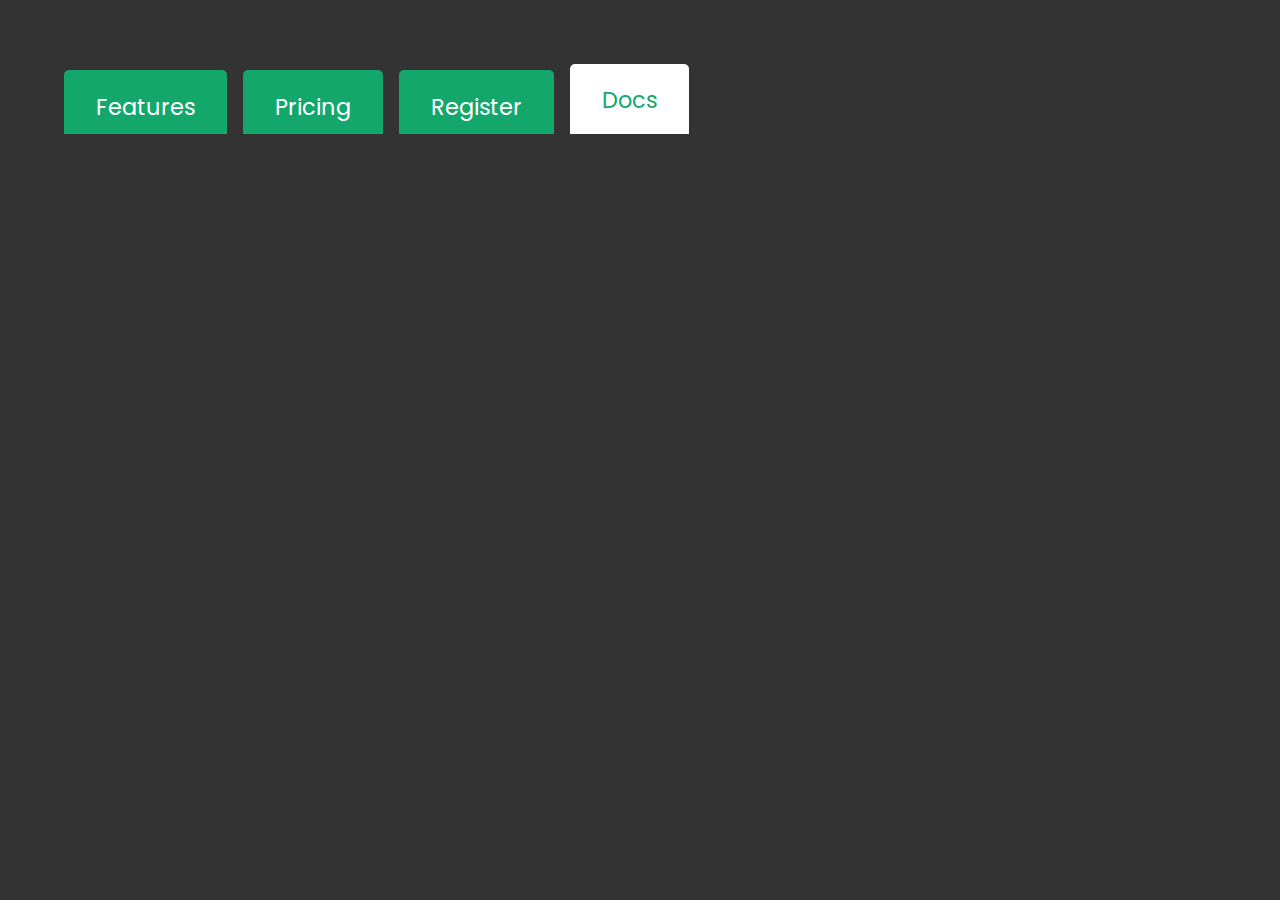
==== commit 02b4d32a: "Docs-links are Functional!! Next step is to add small UI animations with JS on the registration sect" ====
--- a/index.html
+++ b/index.html
@@ -151,7 +151,7 @@
 
     <!-- --------------------------------------DOCS--------------------------------------- -->
   
-  <div class="card-content active" id="docs" data-link-content>
+  <div class="card-content" id="docs" data-tab-content>
     <section class="docs-container">
     <nav class="docs-menu">
       <div class="docs-section">
@@ -166,17 +166,17 @@
       <div class="docs-section">
         <h3>Plugins</h3>
         <ul class="docs-list">
-          <li><a href="#">Media</a></li>
-          <li><a href="#">Back-end</a></li>
-          <li><a href="#">UI Components</a></li>
-          <li><a href="#">E-commerce</a></li>
+          <li><a href="#" data-link-target="#media">Media</a></li>
+          <li><a href="#" data-link-target="#backEnd">Back-end</a></li>
+          <li><a href="#" data-link-target="#ui">UI Components</a></li>
+          <li><a href="#" data-link-target="#eComm">E-Commerce</a></li>
         </ul>
       </div>
     </nav>
 
 
     <!-- -------------------------------------docs-content-articles -->
-    <article class="docs-content" id="configuration" data-link-content>
+    <article class="docs-content showContent" id="configuration" data-link-content>
       <div class="docs-content-title">
         <h3>Configuration</h3>
       </div>
@@ -229,6 +229,70 @@
     <article class="docs-content" id="troubleshooting" data-link-content>
       <div class="docs-content-title">
         <h3>Troubleshooting</h3>
+      </div>
+      <p>Lorem ipsum dolor sit, amet consectetur adipisicing elit. Rerum quidem qui voluptatem magnam pariatur, in quis fugiat architecto earum asperiores. Illum dolorum ullam porro harum deleniti laboriosam dicta officiis, rerum magnam, tenetur, consequuntur cupiditate deserunt labore facere? Voluptate corrupti harum ipsum molestias enim officiis voluptates? Dolorem illo suscipit fugiat ipsum!</p>
+      <p>Lorem ipsum dolor sit amet consectetur adipisicing elit. Facilis laudantium assumenda ratione libero veritatis nisi soluta culpa expedita, quia officia earum, reprehenderit quae quam ex?</p>
+
+      <div class="docs-content-list">
+        <h4>More Resources</h4>
+        <ul><li><a href="#">Contact Support Team</a></li></ul>
+        <ul><li><a href="#">Downloads</a></li></ul>
+        <ul><li><a href="#">Tutorial Series</a></li></ul>
+        <ul><li><a href="#">Common Issues</a></li></ul>
+      </div>
+    </article>
+    <!-- ----------------------------------------------------------------- -->
+    <article class="docs-content" id="media" data-link-content>
+      <div class="docs-content-title">
+        <h3>Media Resources</h3>
+      </div>
+      <p>Lorem ipsum dolor sit, amet consectetur adipisicing elit. Rerum quidem qui voluptatem magnam pariatur, in quis fugiat architecto earum asperiores. Illum dolorum ullam porro harum deleniti laboriosam dicta officiis, rerum magnam, tenetur, consequuntur cupiditate deserunt labore facere? Voluptate corrupti harum ipsum molestias enim officiis voluptates? Dolorem illo suscipit fugiat ipsum!</p>
+      <p>Lorem ipsum dolor sit amet consectetur adipisicing elit. Facilis laudantium assumenda ratione libero veritatis nisi soluta culpa expedita, quia officia earum, reprehenderit quae quam ex?</p>
+
+      <div class="docs-content-list">
+        <h4>More Resources</h4>
+        <ul><li><a href="#">Contact Support Team</a></li></ul>
+        <ul><li><a href="#">Downloads</a></li></ul>
+        <ul><li><a href="#">Tutorial Series</a></li></ul>
+        <ul><li><a href="#">Common Issues</a></li></ul>
+      </div>
+    </article>
+    <!-- ----------------------------------------------------------------- -->
+    <article class="docs-content" id="backEnd" data-link-content>
+      <div class="docs-content-title">
+        <h3>Back-end services</h3>
+      </div>
+      <p>Lorem ipsum dolor sit, amet consectetur adipisicing elit. Rerum quidem qui voluptatem magnam pariatur, in quis fugiat architecto earum asperiores. Illum dolorum ullam porro harum deleniti laboriosam dicta officiis, rerum magnam, tenetur, consequuntur cupiditate deserunt labore facere? Voluptate corrupti harum ipsum molestias enim officiis voluptates? Dolorem illo suscipit fugiat ipsum!</p>
+      <p>Lorem ipsum dolor sit amet consectetur adipisicing elit. Facilis laudantium assumenda ratione libero veritatis nisi soluta culpa expedita, quia officia earum, reprehenderit quae quam ex?</p>
+
+      <div class="docs-content-list">
+        <h4>More Resources</h4>
+        <ul><li><a href="#">Contact Support Team</a></li></ul>
+        <ul><li><a href="#">Downloads</a></li></ul>
+        <ul><li><a href="#">Tutorial Series</a></li></ul>
+        <ul><li><a href="#">Common Issues</a></li></ul>
+      </div>
+    </article>
+    <!-- ----------------------------------------------------------------- -->
+    <article class="docs-content" id="ui" data-link-content>
+      <div class="docs-content-title">
+        <h3>UI Components</h3>
+      </div>
+      <p>Lorem ipsum dolor sit, amet consectetur adipisicing elit. Rerum quidem qui voluptatem magnam pariatur, in quis fugiat architecto earum asperiores. Illum dolorum ullam porro harum deleniti laboriosam dicta officiis, rerum magnam, tenetur, consequuntur cupiditate deserunt labore facere? Voluptate corrupti harum ipsum molestias enim officiis voluptates? Dolorem illo suscipit fugiat ipsum!</p>
+      <p>Lorem ipsum dolor sit amet consectetur adipisicing elit. Facilis laudantium assumenda ratione libero veritatis nisi soluta culpa expedita, quia officia earum, reprehenderit quae quam ex?</p>
+
+      <div class="docs-content-list">
+        <h4>More Resources</h4>
+        <ul><li><a href="#">Contact Support Team</a></li></ul>
+        <ul><li><a href="#">Downloads</a></li></ul>
+        <ul><li><a href="#">Tutorial Series</a></li></ul>
+        <ul><li><a href="#">Common Issues</a></li></ul>
+      </div>
+    </article>
+    <!-- ----------------------------------------------------------------- -->
+    <article class="docs-content" id="eComm" data-link-content>
+      <div class="docs-content-title">
+        <h3>E-Commerce</h3>
       </div>
       <p>Lorem ipsum dolor sit, amet consectetur adipisicing elit. Rerum quidem qui voluptatem magnam pariatur, in quis fugiat architecto earum asperiores. Illum dolorum ullam porro harum deleniti laboriosam dicta officiis, rerum magnam, tenetur, consequuntur cupiditate deserunt labore facere? Voluptate corrupti harum ipsum molestias enim officiis voluptates? Dolorem illo suscipit fugiat ipsum!</p>
       <p>Lorem ipsum dolor sit amet consectetur adipisicing elit. Facilis laudantium assumenda ratione libero veritatis nisi soluta culpa expedita, quia officia earum, reprehenderit quae quam ex?</p>
--- a/style.css
+++ b/style.css
@@ -306,7 +306,6 @@
 .docs-container {
   width: 100%;
   display: inline-flex;
-  grid-template-columns: repeat (2, 1fr 3fr);
 }
 /* -------------------------docs-menu */
 .docs-menu {
@@ -353,7 +352,7 @@
   margin-left: 2rem;
 }
 
-.docs-content.active {
+.docs-content.show-content {
   display: block;
 }
 
